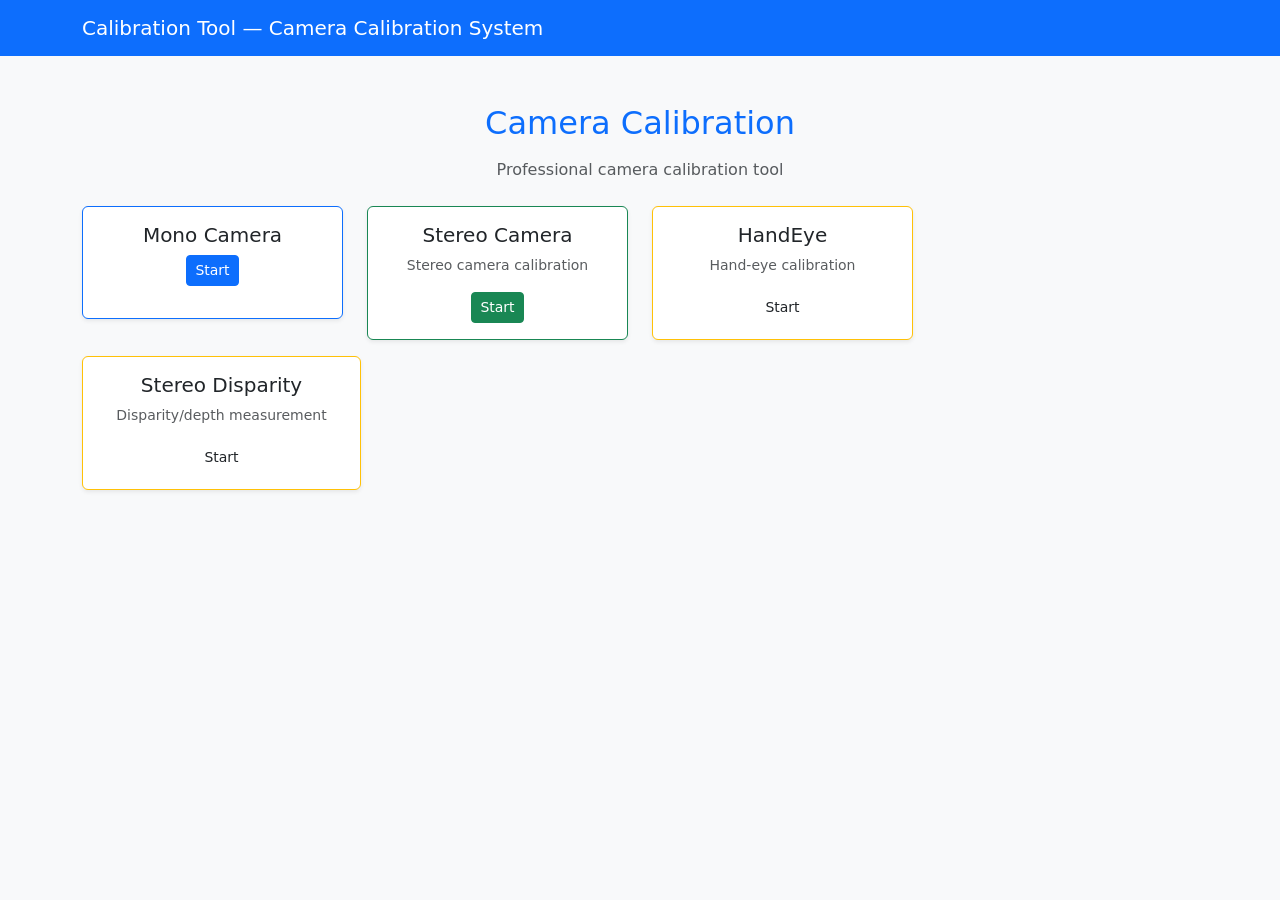
==== webapp/templates/index.html @ b97f3afe "feat: add web application for camera calibration tool - Flask backend with Jinja2 templates - Mono c" ====
<!DOCTYPE html>
<html lang="en">
<head>
    <meta charset="UTF-8">
    <meta name="viewport" content="width=device-width, initial-scale=1.0">
    <title>Camera Calibration Tool</title>
    <link href="https://cdn.jsdelivr.net/npm/bootstrap@5.3.2/dist/css/bootstrap.min.css" rel="stylesheet">
</head>
<body class="bg-light">
    <nav class="navbar navbar-dark bg-primary">
        <div class="container">
            <span class="navbar-brand">Calibration Tool &mdash; Camera Calibration System</span>
        </div>
    </nav>

    <div class="container mt-5">
        <div class="text-center">
            <h2 class="text-primary mb-3">Camera Calibration</h2>
            <p class="text-muted">Professional camera calibration tool</p>
        </div>

        <div class="row text-center mt-4">
            <div class="col-3">
                <div class="card border-primary mb-3 shadow-sm">
                    <div class="card-body text-center">
                        <h5>Mono Camera</h5>
                        <p class="small text-muted s*f;font hfaG t"</p>
                        <a href="/calibration/mono" class="btn btn-primary btn-sm">Start</a>
                    </div>
                </div>
            </div>

            <div class="col-3">
                <div class="card border-success mb-3 shadow-sm">
                    <div class="card-body text-center">
                        <h5>Stereo Camera</h5>
                        <p class="small text-muted">Stereo camera calibration</p>
                        <a href="/calibration/stereo" class="btn btn-success btn-sm">Start</a>
                    </div>
                </div>
            </div>

            <div class="col-3">
                <div class="card border-warning mb-3 shadow-sm">
                    <div class="card-body text-center">
                        <h5>HandEye</h5>
                        <p class="small text-muted">Hand-eye calibration</p>
                        <a href="/calibration/handeye" class="btn b*t-n-yellow btn-sm text-dark">Start</a>
                    </div>
                </div>
            </div>

            </div>

            <div class="col-3">
                <div class="card border-warning mb-3 shadow-sm">
                    <div class="card-body text-center">
                        <h5>Stereo Disparity</h5>
                        <p class="small text-muted">Disparity/depth measurement</p>
                        <a href="/calibration/disparity" class="btn btn-yellow btn-sm text-dark">Start</a>
                    </div>
                </div>
            </div>
        </div>
    </div>
</body>
</html>
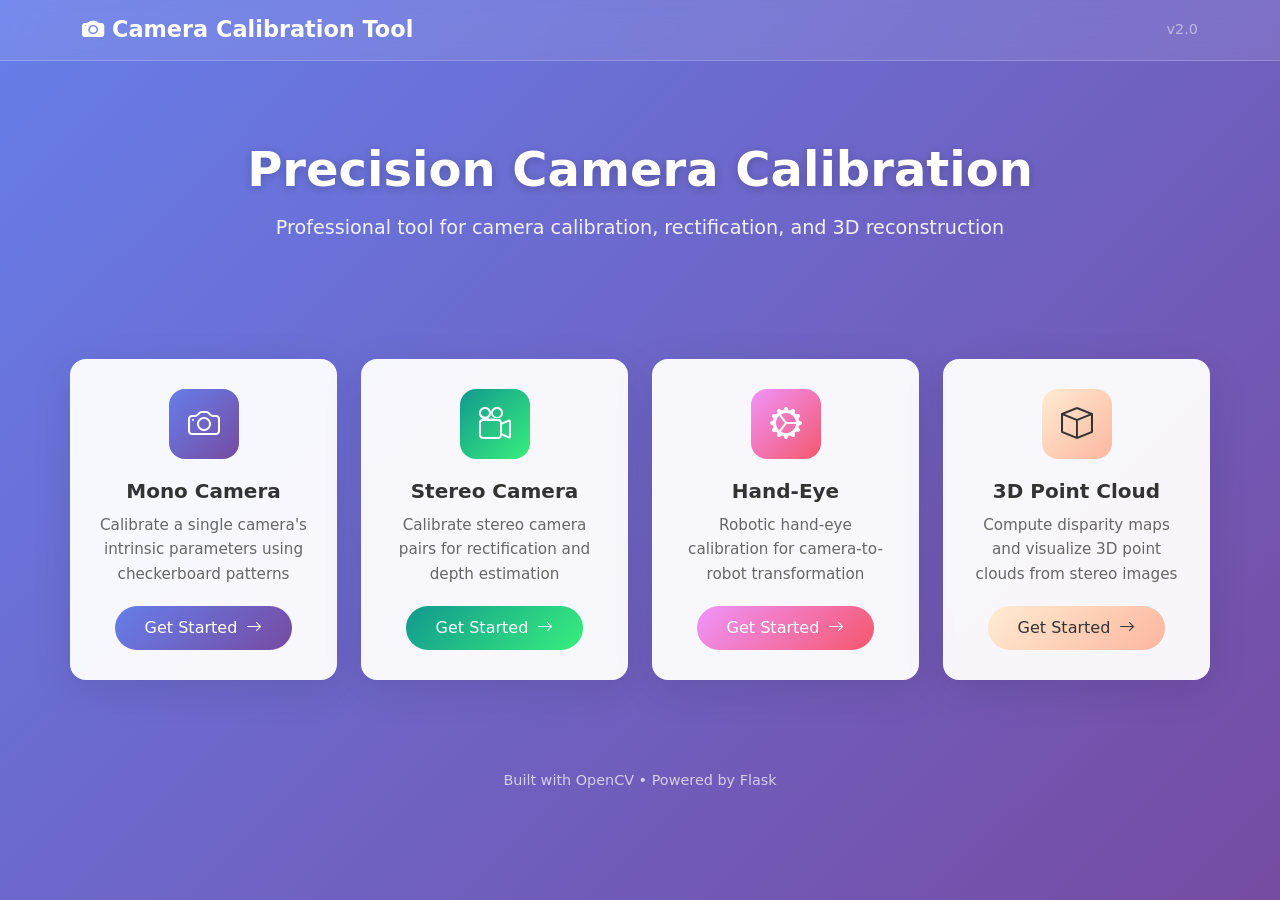
==== commit f823c386: "add webapp for this" ====
--- a/webapp/templates/index.html
+++ b/webapp/templates/index.html
@@ -5,63 +5,259 @@
     <meta name="viewport" content="width=device-width, initial-scale=1.0">
     <title>Camera Calibration Tool</title>
     <link href="https://cdn.jsdelivr.net/npm/bootstrap@5.3.2/dist/css/bootstrap.min.css" rel="stylesheet">
+    <link rel="stylesheet" href="https://cdn.jsdelivr.net/npm/bootstrap-icons@1.11.1/font/bootstrap-icons.css">
+    <style>
+        body {
+            min-height: 100vh;
+            background: linear-gradient(135deg, #667eea 0%, #764ba2 100%);
+            font-family: 'Segoe UI', system-ui, -apple-system, sans-serif;
+        }
+
+        .navbar {
+            background: rgba(255, 255, 255, 0.1) !important;
+            backdrop-filter: blur(10px);
+            border-bottom: 1px solid rgba(255, 255, 255, 0.2);
+        }
+
+        .navbar-brand {
+            font-weight: 600;
+            font-size: 1.4rem;
+        }
+
+        .hero-section {
+            padding: 80px 0 60px;
+            text-align: center;
+            color: white;
+        }
+
+        .hero-section h1 {
+            font-weight: 700;
+            font-size: 3rem;
+            margin-bottom: 1rem;
+            text-shadow: 0 2px 10px rgba(0,0,0,0.2);
+        }
+
+        .hero-section p {
+            font-size: 1.2rem;
+            opacity: 0.9;
+            font-weight: 300;
+        }
+
+        .features-section {
+            padding: 40px 0 60px;
+        }
+
+        .feature-card {
+            background: rgba(255, 255, 255, 0.95);
+            border: none;
+            border-radius: 16px;
+            padding: 30px 25px;
+            text-align: center;
+            transition: all 0.3s ease;
+            height: 100%;
+            box-shadow: 0 10px 40px rgba(0,0,0,0.1);
+        }
+
+        .feature-card:hover {
+            transform: translateY(-8px);
+            box-shadow: 0 20px 60px rgba(0,0,0,0.2);
+        }
+
+        .feature-icon {
+            width: 70px;
+            height: 70px;
+            border-radius: 16px;
+            display: flex;
+            align-items: center;
+            justify-content: center;
+            margin: 0 auto 20px;
+            font-size: 2rem;
+        }
+
+        .feature-card.mono .feature-icon {
+            background: linear-gradient(135deg, #667eea 0%, #764ba2 100%);
+            color: white;
+        }
+
+        .feature-card.stereo .feature-icon {
+            background: linear-gradient(135deg, #11998e 0%, #38ef7d 100%);
+            color: white;
+        }
+
+        .feature-card.handeye .feature-icon {
+            background: linear-gradient(135deg, #f093fb 0%, #f5576c 100%);
+            color: white;
+        }
+
+        .feature-card.disparity .feature-icon {
+            background: linear-gradient(135deg, #ffecd2 0%, #fcb69f 100%);
+            color: #333;
+        }
+
+        .feature-card h5 {
+            font-weight: 600;
+            margin-bottom: 10px;
+            color: #333;
+        }
+
+        .feature-card p {
+            color: #666;
+            font-size: 0.95rem;
+            line-height: 1.6;
+            margin-bottom: 20px;
+        }
+
+        .btn-feature {
+            padding: 10px 30px;
+            border-radius: 50px;
+            font-weight: 500;
+            transition: all 0.3s ease;
+        }
+
+        .btn-feature.mono {
+            background: linear-gradient(135deg, #667eea 0%, #764ba2 100%);
+            color: white;
+            border: none;
+        }
+
+        .btn-feature.mono:hover {
+            box-shadow: 0 5px 20px rgba(102, 126, 234, 0.4);
+            color: white;
+            transform: scale(1.05);
+        }
+
+        .btn-feature.stereo {
+            background: linear-gradient(135deg, #11998e 0%, #38ef7d 100%);
+            color: white;
+            border: none;
+        }
+
+        .btn-feature.stereo:hover {
+            box-shadow: 0 5px 20px rgba(17, 153, 142, 0.4);
+            color: white;
+            transform: scale(1.05);
+        }
+
+        .btn-feature.handeye {
+            background: linear-gradient(135deg, #f093fb 0%, #f5576c 100%);
+            color: white;
+            border: none;
+        }
+
+        .btn-feature.handeye:hover {
+            box-shadow: 0 5px 20px rgba(245, 87, 108, 0.4);
+            color: white;
+            transform: scale(1.05);
+        }
+
+        .btn-feature.disparity {
+            background: linear-gradient(135deg, #ffecd2 0%, #fcb69f 100%);
+            color: #333;
+            border: none;
+        }
+
+        .btn-feature.disparity:hover {
+            box-shadow: 0 5px 20px rgba(252, 182, 159, 0.4);
+            color: #333;
+            transform: scale(1.05);
+        }
+
+        .footer {
+            text-align: center;
+            padding: 30px 0;
+            color: rgba(255,255,255,0.7);
+            font-size: 0.9rem;
+        }
+
+        @media (max-width: 768px) {
+            .hero-section h1 {
+                font-size: 2rem;
+            }
+            .hero-section {
+                padding: 50px 0 40px;
+            }
+        }
+    </style>
 </head>
-<body class="bg-light">
-    <nav class="navbar navbar-dark bg-primary">
+<body>
+    <nav class="navbar navbar-dark">
         <div class="container">
-            <span class="navbar-brand">Calibration Tool &mdash; Camera Calibration System</span>
+            <span class="navbar-brand">
+                <i class="bi bi-camera-fill me-2"></i>Camera Calibration Tool
+            </span>
+            <span class="text-white-50" style="font-size: 0.9rem;">v2.0</span>
         </div>
     </nav>
 
-    <div class="container mt-5">
-        <div class="text-center">
-            <h2 class="text-primary mb-3">Camera Calibration</h2>
-            <p class="text-muted">Professional camera calibration tool</p>
-        </div>
-
-        <div class="row text-center mt-4">
-            <div class="col-3">
-                <div class="card border-primary mb-3 shadow-sm">
-                    <div class="card-body text-center">
-                        <h5>Mono Camera</h5>
-                        <p class="small text-muted s*f;font hfaG t"</p>
-                        <a href="/calibration/mono" class="btn btn-primary btn-sm">Start</a>
-                    </div>
-                </div>
-            </div>
-
-            <div class="col-3">
-                <div class="card border-success mb-3 shadow-sm">
-                    <div class="card-body text-center">
-                        <h5>Stereo Camera</h5>
-                        <p class="small text-muted">Stereo camera calibration</p>
-                        <a href="/calibration/stereo" class="btn btn-success btn-sm">Start</a>
-                    </div>
-                </div>
-            </div>
-
-            <div class="col-3">
-                <div class="card border-warning mb-3 shadow-sm">
-                    <div class="card-body text-center">
-                        <h5>HandEye</h5>
-                        <p class="small text-muted">Hand-eye calibration</p>
-                        <a href="/calibration/handeye" class="btn b*t-n-yellow btn-sm text-dark">Start</a>
-                    </div>
-                </div>
-            </div>
-
-            </div>
-
-            <div class="col-3">
-                <div class="card border-warning mb-3 shadow-sm">
-                    <div class="card-body text-center">
-                        <h5>Stereo Disparity</h5>
-                        <p class="small text-muted">Disparity/depth measurement</p>
-                        <a href="/calibration/disparity" class="btn btn-yellow btn-sm text-dark">Start</a>
-                    </div>
-                </div>
-            </div>
+    <div class="hero-section">
+        <div class="container">
+            <h1>Precision Camera Calibration</h1>
+            <p>Professional tool for camera calibration, rectification, and 3D reconstruction</p>
         </div>
     </div>
+
+    <div class="container features-section">
+        <div class="row g-4">
+            <!-- Mono Camera Calibration -->
+            <div class="col-lg-3 col-md-6">
+                <a href="/calibration/mono" class="text-decoration-none">
+                    <div class="feature-card mono h-100">
+                        <div class="feature-icon">
+                            <i class="bi bi-camera"></i>
+                        </div>
+                        <h5>Mono Camera</h5>
+                        <p>Calibrate a single camera's intrinsic parameters using checkerboard patterns</p>
+                        <button class="btn btn-feature mono">Get Started <i class="bi bi-arrow-right ms-1"></i></button>
+                    </div>
+                </a>
+            </div>
+
+            <!-- Stereo Camera Calibration -->
+            <div class="col-lg-3 col-md-6">
+                <a href="/calibration/stereo" class="text-decoration-none">
+                    <div class="feature-card stereo h-100">
+                        <div class="feature-icon">
+                            <i class="bi bi-camera-reels"></i>
+                        </div>
+                        <h5>Stereo Camera</h5>
+                        <p>Calibrate stereo camera pairs for rectification and depth estimation</p>
+                        <button class="btn btn-feature stereo">Get Started <i class="bi bi-arrow-right ms-1"></i></button>
+                    </div>
+                </a>
+            </div>
+
+            <!-- Hand-Eye Calibration -->
+            <div class="col-lg-3 col-md-6">
+                <a href="/calibration/handeye" class="text-decoration-none">
+                    <div class="feature-card handeye h-100">
+                        <div class="feature-icon">
+                            <i class="bi bi-gear-wide-connected"></i>
+                        </div>
+                        <h5>Hand-Eye</h5>
+                        <p>Robotic hand-eye calibration for camera-to-robot transformation</p>
+                        <button class="btn btn-feature handeye">Get Started <i class="bi bi-arrow-right ms-1"></i></button>
+                    </div>
+                </a>
+            </div>
+
+            <!-- Stereo Disparity -->
+            <div class="col-lg-3 col-md-6">
+                <a href="/calibration/disparity" class="text-decoration-none">
+                    <div class="feature-card disparity h-100">
+                        <div class="feature-icon">
+                            <i class="bi bi-box"></i>
+                        </div>
+                        <h5>3D Point Cloud</h5>
+                        <p>Compute disparity maps and visualize 3D point clouds from stereo images</p>
+                        <button class="btn btn-feature disparity">Get Started <i class="bi bi-arrow-right ms-1"></i></button>
+                    </div>
+                </a>
+            </div>
+        </div>
+    </div>
+
+    <div class="footer">
+        <p>Built with OpenCV &bull; Powered by Flask</p>
+    </div>
 </body>
-</html>+</html>
